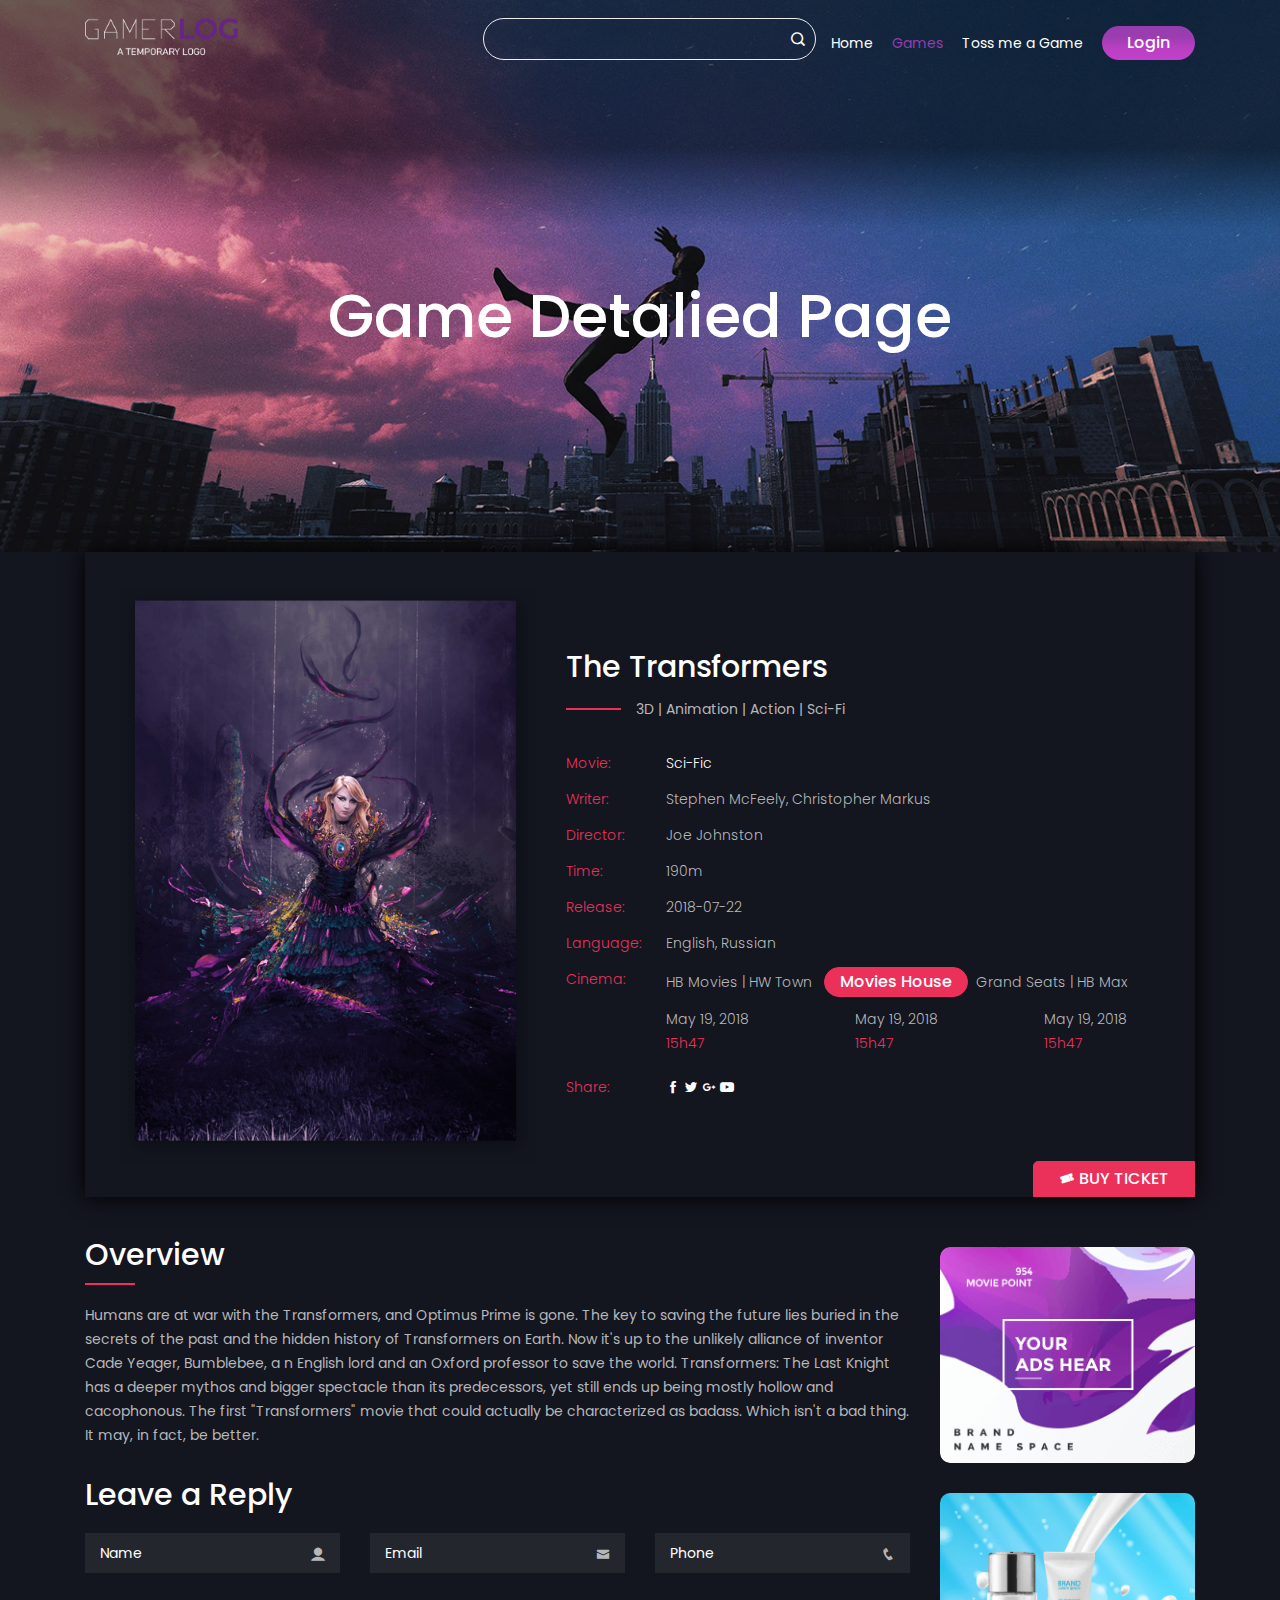
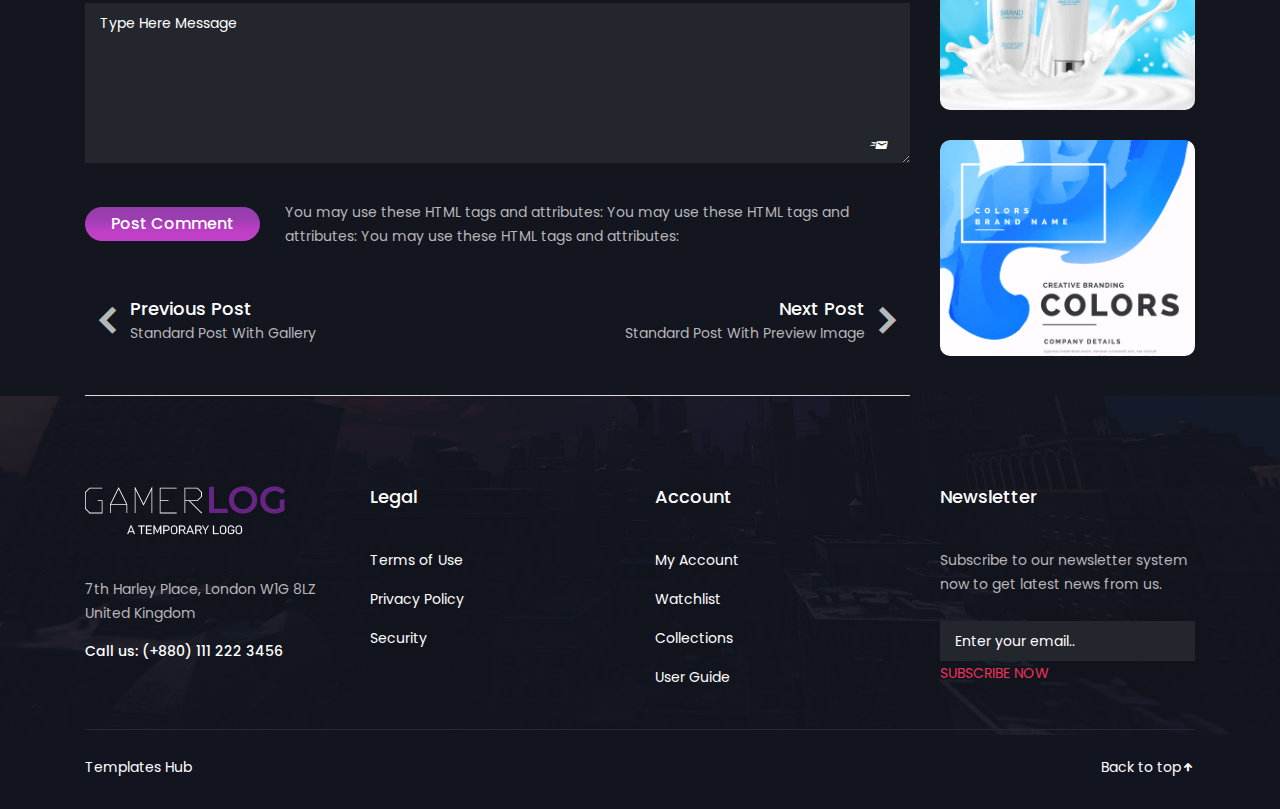
==== game-details.html @ 45fb5611 "Design Update, Navbar and Pages Edit" ====
<!DOCTYPE HTML>
<html lang="zxx">
	
<head>
		<meta charset="UTF-8">
		<meta http-equiv="X-UA-Compatible" content="IE=edge">
		<meta name="viewport" content="width=device-width, initial-scale=1">
		<title>Moviepoint - Online Movie,Vedio and TV Show HTML Template</title>
		<!-- Favicon Icon -->
		<link rel="icon" type="image/png" href="assets/img/favcion.png" />
		<!-- Bootstrap CSS -->
		<link rel="stylesheet" type="text/css" href="assets/css/bootstrap.min.css" media="all" />
		<!-- Slick nav CSS -->
		<link rel="stylesheet" type="text/css" href="assets/css/slicknav.min.css" media="all" />
		<!-- Iconfont CSS -->
		<link rel="stylesheet" type="text/css" href="assets/css/icofont.css" media="all" />
		<!-- Owl carousel CSS -->
		<link rel="stylesheet" type="text/css" href="assets/css/owl.carousel.css">
		<!-- Popup CSS -->
		<link rel="stylesheet" type="text/css" href="assets/css/magnific-popup.css">
		<!-- Main style CSS -->
		<link rel="stylesheet" type="text/css" href="assets/css/style.css" media="all" />
		<!-- Responsive CSS -->
		<link rel="stylesheet" type="text/css" href="assets/css/responsive.css" media="all" />
		<!--[if lt IE 9]>
		  <script src="https://oss.maxcdn.com/html5shiv/3.7.3/html5shiv.min.js"></script>
		  <script src="https://oss.maxcdn.com/respond/1.4.2/respond.min.js"></script>
		<![endif]-->
	</head>
	<body>
		<!-- Page loader -->
	    <div id="preloader"></div>
		<!-- header section start -->
		<!--Navigation bar-->
		<header class="header">
			<div class="container">
				<div class="header-area">
					
					<div class="logo">
						<a href="index.html"><img src="assets/img/logo.png" alt="logo" /></a>
					</div>
					<div class="header-right">
						

						<form action="#">
							<input type="text" style="border-left-width: 0px; margin-left: 0px;" />
							<button><i class="icofont icofont-search"></i></button>
						</form>

						<div class="menu-area">
						
							<div class="responsive-menu"></div>
							<div class="mainmenu">
								<ul id="primary-menu">
									<li><a href="index.html">Home</a></li>
									<li><a class="active" href="games.html">Games</a></li>
									<li><a href="tossme.html">Toss me a Game</a></li>
									<li><a class="theme-btn theme-btn2" onclick="window.location.href='signin.html'" style="color:white">Login</a></li>
								</ul>
							</div>
						</div>
					</div>
					
				</div>
			</div>
		</header>
		<!--end of Navigation bar-->
		<!-- header section end -->
		<!-- breadcrumb area start -->
		<section class="breadcrumb-area">
			<div class="container">
				<div class="row">
					<div class="col-lg-12">
						<div class="breadcrumb-area-content">
							<h1>Game Detalied Page</h1>
						</div>
					</div>
				</div>
			</div>
		</section><!-- breadcrumb area end -->
		<!-- transformers area start -->
		<section class="transformers-area">
			<div class="container">
				<div class="transformers-box">
					<div class="row flexbox-center">
						<div class="col-lg-5 text-lg-left text-center">
							<div class="transformers-content">
								<img src="assets/img/slide2.png" alt="about" />
							</div>
						</div>
						<div class="col-lg-7">
							<div class="transformers-content">
								<h2>The Transformers</h2>
								<p>3D | Animation | Action | Sci-Fi</p>
								<ul>
									<li>
										<div class="transformers-left">
											Movie:
										</div>
										<div class="transformers-right">
											<a href="#">Sci-Fic</a>
										</div>
									</li>
									<li>
										<div class="transformers-left">
											Writer:
										</div>
										<div class="transformers-right">
											Stephen McFeely, Christopher Markus
										</div>
									</li>
									<li>
										<div class="transformers-left">
											Director:
										</div>
										<div class="transformers-right">
											Joe Johnston
										</div>
									</li>
									<li>
										<div class="transformers-left">
											Time: 
										</div>
										<div class="transformers-right">
											190m
										</div>
									</li>
									<li>
										<div class="transformers-left">
											Release:
										</div>
										<div class="transformers-right">
											2018-07-22
										</div>
									</li>
									<li>
										<div class="transformers-left">
											Language:
										</div>
										<div class="transformers-right">
											English, Russian
										</div>
									</li>
									<li>
										<div class="transformers-left">
											Cinema:
										</div>
										<div class="transformers-right">
											HB Movies  |  HW Town <a href="#" class="theme-btn">Movies House</a>Grand Seats  |  HB Max
											<div class="transformers-bottom">
												<p>May 19, 2018 <span>15h47</span></p>
												<p>May 19, 2018 <span>15h47</span></p>
												<p>May 19, 2018 <span>15h47</span></p>
											</div>
											
										</div>
									</li>
									<li>
										<div class="transformers-left">
											Share:
										</div>
										<div class="transformers-right">
											<a href="#"><i class="icofont icofont-social-facebook"></i></a>
											<a href="#"><i class="icofont icofont-social-twitter"></i></a>
											<a href="#"><i class="icofont icofont-social-google-plus"></i></a>
											<a href="#"><i class="icofont icofont-youtube-play"></i></a>
										</div>
									</li>
								</ul>
							</div>
						</div>
					</div>
					<a href="#" class="theme-btn"><i class="icofont icofont-ticket"></i> BUY TICKET</a>
				</div>
			</div>
		</section><!-- transformers area end -->
		<!-- details area start -->
		<section class="details-area">
			<div class="container">
				<div class="row">
					<div class="col-lg-9">
						<div class="details-content">
							<div class="details-overview">
								<h2>Overview</h2>
								<p>Humans are at war with the Transformers, and Optimus Prime is gone. The key to saving the future lies buried in the secrets of the past and the hidden history of Transformers on Earth. Now it's up to the unlikely alliance of inventor Cade Yeager, Bumblebee, a n English lord and an Oxford professor to save the world. Transformers: The Last Knight has a deeper mythos and bigger spectacle than its predecessors, yet still ends up being mostly hollow and cacophonous. The first "Transformers" movie that could actually be characterized as badass. Which isn't a bad thing. It may, in fact, be better.</p>
							</div>
							<div class="details-reply">
								<h2>Leave a Reply</h2>
								<form action="#">
									<div class="row">
										<div class="col-lg-4">
											<div class="select-container">
												<input type="text" placeholder="Name"/>
												<i class="icofont icofont-ui-user"></i>
											</div>
										</div>
										<div class="col-lg-4">
											<div class="select-container">
												<input type="text" placeholder="Email"/>
												<i class="icofont icofont-envelope"></i>
											</div>
										</div>
										<div class="col-lg-4">
											<div class="select-container">
												<input type="text" placeholder="Phone"/>
												<i class="icofont icofont-phone"></i>
											</div>
										</div>
										<div class="col-lg-12">
											<div class="textarea-container">
												<textarea placeholder="Type Here Message"></textarea>
												<button><i class="icofont icofont-send-mail"></i></button>
											</div>
										</div>
									</div>
								</form>
							</div>
							<div class="details-comment">
								<a class="theme-btn theme-btn2" href="#">Post Comment</a>
								<p>You may use these HTML tags and attributes: You may use these HTML tags and attributes: You may use these HTML tags and attributes: </p>
							</div>
							<div class="details-thumb">
								<div class="details-thumb-prev">
									<div class="thumb-icon">
										<i class="icofont icofont-simple-left"></i>
									</div>
									<div class="thumb-text">
										<h4>Previous Post</h4>
										<p>Standard Post With Gallery</p>
									</div>
								</div>
								<div class="details-thumb-next">
									<div class="thumb-text">
										<h4>Next Post</h4>
										<p>Standard Post With Preview Image</p>
									</div>
									<div class="thumb-icon">
										<i class="icofont icofont-simple-right"></i>
									</div>
								</div>
							</div>
						</div>
					</div>
					<div class="col-lg-3 text-center text-lg-left">
					    <div class="portfolio-sidebar">
							<img src="assets/img/sidebar/sidebar1.png" alt="sidebar" />
							<img src="assets/img/sidebar/sidebar2.png" alt="sidebar" />
							<img src="assets/img/sidebar/sidebar4.png" alt="sidebar" />
						</div>
					</div>
				</div>
			</div>
		</section><!-- details area end -->
		<!-- footer section start -->
		<footer class="footer">
			<div class="container">
				<div class="row">
                    <div class="col-lg-3 col-sm-6">
						<div class="widget">
							<img src="assets/img/logo.png" alt="about" />
							<p>7th Harley Place, London W1G 8LZ United Kingdom</p>
							<h6><span>Call us: </span>(+880) 111 222 3456</h6>
						</div>
                    </div>
                    <div class="col-lg-3 col-sm-6">
						<div class="widget">
							<h4>Legal</h4>
							<ul>
								<li><a href="#">Terms of Use</a></li>
								<li><a href="#">Privacy Policy</a></li>
								<li><a href="#">Security</a></li>
							</ul>
						</div>
                    </div>
                    <div class="col-lg-3 col-sm-6">
						<div class="widget">
							<h4>Account</h4>
							<ul>
								<li><a href="#">My Account</a></li>
								<li><a href="#">Watchlist</a></li>
								<li><a href="#">Collections</a></li>
								<li><a href="#">User Guide</a></li>
							</ul>
						</div>
                    </div>
                    <div class="col-lg-3 col-sm-6">
						<div class="widget">
							<h4>Newsletter</h4>
							<p>Subscribe to our newsletter system now to get latest news from us.</p>
							<form action="#">
								<input type="text" placeholder="Enter your email.."/>
								<button>SUBSCRIBE NOW</button>
							</form>
						</div>
                    </div>
				</div>
				<hr />
			</div>
			<div class="copyright">
				<div class="container">
					<div class="row">
						<div class="col-lg-6 text-center text-lg-left">
							<div class="copyright-content">
								<p><a target="_blank" href="https://www.templateshub.net">Templates Hub</a></p>
							</div>
						</div>
						<div class="col-lg-6 text-center text-lg-right">
							<div class="copyright-content">
								<a href="#" class="scrollToTop">
									Back to top<i class="icofont icofont-arrow-up"></i>
								</a>
							</div>
						</div>
					</div>
				</div>
			</div>
		</footer><!-- footer section end -->
		<!-- jquery main JS -->
		<script src="assets/js/jquery.min.js"></script>
		<!-- Bootstrap JS -->
		<script src="assets/js/bootstrap.min.js"></script>
		<!-- Slick nav JS -->
		<script src="assets/js/jquery.slicknav.min.js"></script>
		<!-- owl carousel JS -->
		<script src="assets/js/owl.carousel.min.js"></script>
		<!-- Popup JS -->
		<script src="assets/js/jquery.magnific-popup.min.js"></script>
		<!-- Isotope JS -->
		<script src="assets/js/isotope.pkgd.min.js"></script>
		<!-- main JS -->
		<script src="assets/js/main.js"></script>
	</body>

</html>
---- assets/css/style.css ----
/*
Theme Name: Movie Point
Version: 1.0
Author: Jsoft
Description: Online Movie,Vedio and TV Show HTML Template
*/

/**
 *** CSS Indexing ***
 * THEME DEFAULT CSS
 * RESET CSS
 * HEADER AREA CSS
 * HERO AREA CSS
 * portfolio AREA CSS
 * video AREA CSS
 * news AREA CSS
 * footer AREA CSS
 * Movie details PAGE CSS
 * seat plan PAGE CSS
 * login PAGE CSS
 * blog PAGE CSS
 * blog details PAGE CSS
 * PRELOADER CSS
**/

/*----------------------------------
--------- THEME DEFAULT CSS --------
----------------------------------*/
@import url('https://fonts.googleapis.com/css?family=Poppins:300,400,500,600,700,900');
body {
    line-height: 24px;
    font-size: 14px;
    color: #b6b7b9;
	background: #13151f;
	font-family: 'Poppins', sans-serif;
    font-weight: 400;
    position: relative;
}

/*----------------------------
---------- RESET CSS ---------
----------------------------*/
h1,
h2,
h3,
h4,
h5,
h6 {
    font-weight: 500;
	color: #fff;
}
h1,
h2,
h3,
h4,
h5,
h6,
p {
    margin: 0px;
}
h1 {
    font-size: 36px;
}
h2 {
    font-size: 30px;
}
h4 {
    font-size: 18px;
}
h6 {
    font-size: 14px;
}
a {
    transition: 0.6s;
}
a,
a:hover {
    color: #fff;
}
img {
    max-width: 100%;
    height: auto;
}
iframe {
    width: 100%;
    border: none;
}
a,
a:hover,
a:focus,
a:active,
button:focus {
    text-decoration: none;
    border: none;
    outline: 0;
}
ul {
    list-style: none;
    margin: 0;
    padding: 0;
}
ol {
    margin-bottom: 0;
}
select:focus,
select:active {
    box-shadow: none;
    border: 0;
    outline: 0
}
input:focus,
textarea:focus,
select:focus,
button:focus {
    outline: none;
}
button{
    cursor: pointer;
}
textarea {
	height: 160px;
}
input[type="text"],
input[type="submit"],
button[type="submit"],
input[type="email"],
input[type="url"],
input[type="tel"],
input[type="search"],
input[type="password"],
input[type="number"],
textarea {
    background: #24262d;
    width: 100%;
    padding: 8px 15px;
    border: none;
}
input[type="submit"],
button[type="submit"] {
    width: auto;
    color: #666;
    padding: 4px 15px;
}
textarea:focus {
    outline: none !important;
    box-shadow: none !important;
}
.section-title h1 i {
    color: #ad3ebc;
	font-size: 40px;
	margin-right: 5px;
}
.mt-100 {
    margin-top: 100px;
}
.mt-30 {
    margin-top: 30px;
}
.mt-20 {
    margin-top: 20px;
}
.pt-60 {
	padding-top: 60px;
}
.pb-90 {
	padding-bottom: 90px;
}
.pb-20 {
	padding-bottom: 20px;
}
.ptb-100 {
    padding: 100px 0;
}
.ptb-90 {
    padding: 90px 0;
}
.owl-nav div {
    position: absolute;
    top: 50%;
    left: 20px;
    width: 35px;
    background: #fff;
    color: #000;
    height: 35px;
    line-height: 36px;
    border-radius: 100%;
    text-align: center;
    font-size: 29px;
    transition: 0.4s;
    margin-top: -60px;
}
.owl-nav div:hover {
    background: #000;
    color: #fff;
}
.owl-nav div.owl-next {
    right: 20px;
    left: auto;
}
.owl-dots {
    text-align: center;
    margin-top: 35px;
}
.owl-dot {
    width: 20px;
    height: 6px;
	border-radius: 5px;
    background: #595a5f;
    display: inline-block;
    margin: 0 5px;
}
.owl-dot.active {
    width: 28px;
    background: #eb315a;
}
.display-table {
    display: table;
    height: 100%;
    width: 100%;
}
.display-tablecell {
    display: table-cell;
    vertical-align: middle;
}
.theme-btn {
	background: #eb315a;
    border: 1px solid #eb315a;
    color: #fff;
	border-radius: 35px;
    padding: 5px 25px;
    display: inline-block;
    font-size: 16px;
	cursor: pointer;
	font-weight: 500;
}
.theme-btn:hover {
    border: 1px solid #eb315a;
	background: transparent;
    color: #eb315a;
}
.theme-btn2:hover,
.theme-btn2 {
    color: #fff;
	background: #963dad; /* Old browsers */
	background: -moz-linear-gradient(top, #963dad 0%, #9c3db1 34%, #ba3fc4 65%, #c340ca 100%); /* FF3.6-15 */
	background: -webkit-linear-gradient(top, #963dad 0%,#9c3db1 34%,#ba3fc4 65%,#c340ca 100%); /* Chrome10-25,Safari5.1-6 */
	background: linear-gradient(to bottom, #963dad 0%,#9c3db1 34%,#ba3fc4 65%,#c340ca 100%); 
	border: none;
}
.flexbox-center {
    display: -moz-flex;
    display: -ms-flex;
    display: -o-flex;
    display: -webkit-box;
    display: -ms-flexbox;
    display: flex;
    -webkit-box-pack: center;
    -ms-flex-pack: center;
    justify-content: center;
    -webkit-box-align: center;
    -ms-flex-align: center;
    align-items: center;
}
textarea,
input,
textarea::-webkit-input-placeholder ,
input::-webkit-input-placeholder {
    color: #fff;
}

/*--------------------------------------
-------- HEADER AREA CSS START --------
---------------------------------------*/
.header {
	padding: 18px 0;
	position: absolute;
	top: 0;
	left: 0;
	width: 100%;
	z-index: 99;
}
.header-area {
    display: grid;
    grid-template-rows: repeat(2,1fr);
    grid-template-columns: repeat(12,1fr);
    /* align-items: center; */
    grid-gap: 20px;
}
.logo {
    grid-column: span 2;
    grid-row: span 2;
    padding-right: 15px;
}
.header-right {
    grid-column: span 10;
    text-align: right;
    display: flex;
    align-items: center;
}

.menu-area {
    grid-column: span 10;
}
.mainmenu {
    text-align: right;
}
.mainmenu li {
    display: inline-block;
	position: relative;
}
.mainmenu li a:not(.theme-btn) {
    display: inline-block;
	padding: 3px 0;
}
.slicknav_menu {
	padding: 0;
    background: transparent;
}
.mainmenu {
    display: block;
}
.slicknav_menu {
	display: none;
}
.header.sticky {
	border-bottom: 1px solid #fff;
	background: #000;
}
.mainmenu li:hover ul {
    transform: scaleY(1);
}
.mainmenu li ul li {
	display: block;
}
.mainmenu li ul {
    position: absolute;
    top: 100%;
    background: #000;
    padding: 5px 15px;
    left: 0;
    text-align: left;
    min-width: 200px;
    transform: scaleY(0);
    transition: all 0.4s;
}
.mainmenu li a.active, .mainmenu li a:hover {
    color: #963dad;
}
.header-right form {
    display: flex;
    max-width: 380px;
    border: 1px solid #eee;
    border-radius: 30px;
    margin-left: auto;
}
.header-right form button {
    background: transparent;
    color: #fff;
    border: none;
    padding-right: 10px;
}
option {
	color: #000;
}
.header-right form select {
    background: url('../img/select-icon.png') no-repeat right center;
    color: #fff;
    padding: 0 20px 0 30px;
    border: none;
	-moz-appearance: none;
    -webkit-appearance: none;
    appearance: none;
}

.header-right form input {
    width: auto;
	background: transparent;
	color: #fff;
    border: none;
    margin: 0;
    border-left: 1px solid #ddd;
    margin-left: 20px;
}

.header-right ul li a:hover {
	color: #963dad;
}
.header-right ul li {
    padding: 8px 0 0;
    margin-left: 15px;
    display: inline-block;
}
/*--------------------------------------
--------- HEADER AREA CSS END ---------
---------------------------------------*/

/*----------------------------------
-------- HERO AREA CSS START -------
------------------------------------*/
.hero-area {
    position: relative;
    background-image: url('../img/hero-area.png');
    background-repeat: no-repeat;
    background-position: center;
    background-size: cover;
    overflow: hidden;
}
.hero-area-slide {
    background: #13151f;
    margin: 320px 15px 50px;
    padding-top: 52px;
    box-shadow: 0 0 20px #000000;
}

.hero-area-content > img {
    position: relative;
    margin-top: -120px;
}
.hero-area-slider {
	margin: auto;
	max-width: 950px;
}

.author-review {
    color: #fece50;
    float: left;
}

.review h4 {
    padding-left: 25px;
    overflow: hidden;
}

.review {
    margin: 8px 0 35px;
}

.hero-area-content h3 {
    margin-top: 35px;
}

.single-slide-cast {
    width: 11.5%;
	margin-right: 1%;
	float: left;
    margin-top: 15px;
}

.single-slide-cast img {
    border-radius: 100%;
}

.single-slide-cast.text-center {
    height: 45px;
    line-height: 45px;
    border-radius: 100%;
    max-width: 45px;
    border: 2px solid #eb315a;
    color: #eb315a;
}
.pr-50 {
	padding-right: 10px;
	margin-left: -15px;
}
.slide-trailor {
    overflow: hidden;
    margin-top: 40px;
}

.slide-cast {
    overflow: hidden;
}

.slide-trailor h3 {
    float: left;
    margin: 0;
    margin-right: 25px;
}
.hero-area-thumb .hero-area-slide {
	margin: 0 15px;
}
.thumb-prev {
    position: absolute;
    bottom: 0;
    left: -690px;
    max-width: 950px;
    -webkit-perspective: 80px;
    perspective: 80px;
}
.thumb-prev .hero-area-slide {
    -webkit-transform-style: preserve-3d;
    -webkit-transform: rotateY(2deg);
    transform-style: preserve-3d;
    transform: rotateY(2deg);
    cursor: pointer;
}
.thumb-next {
    position: absolute;
    bottom: 0;
    right: -690px;
    max-width: 950px;
    -webkit-perspective: 80px;
    perspective: 80px;
}
.thumb-next .hero-area-slide {
    -webkit-transform-style: preserve-3d;
    -webkit-transform: rotateY(-2deg);
    transform-style: preserve-3d;
    transform: rotateY(-2deg);
    cursor: pointer;
}
/*----------------------------------
--------- HERO AREA CSS END --------
-----------------------------------*/

/*----------------------------------
-------- portfolio AREA CSS START -------
------------------------------------*/
hr {
	margin: 0;
	border-top: 1px solid #ddd;
}
.portfolio-menu {
	padding-top: 30px;
}

.portfolio-menu li {
    display: inline-block;
    position: relative;
    margin-left: 15px;
    padding-bottom: 20px;
    cursor: pointer;
}

.portfolio-menu li::before {
    background: transparent;
    bottom: -2px;
    left: 0;
    right: 0;
    transition: 0.4s;
    content: "";
    height: 4px;
    position: absolute;
    z-index: 99;
}

.portfolio-menu li.active {
    color: #fff;
}

.portfolio-menu li.active::before,.portfolio-menu li:hover::before {
    background: #963dad;
}
.portfolio-content h2 {
    margin-top: 20px;
}

.single-portfolio {
    margin-top: 50px;
}
.video-area,
.single-portfolio-img {
	overflow: hidden;
	position: relative;
}
.single-portfolio-img:hover .popup-youtube i {
	opacity: 1;
}
.single-portfolio-img .popup-youtube i {
	opacity: 0;
}
.video-area img,
.single-portfolio-img img {
	transition: 0.9s;
}
.video-area:hover img,
.single-portfolio:hover img {
	transform: scale(1.2);
}
.single-portfolio .review {
    margin-bottom: 0;
}

.portfolio-sidebar img {
    margin-top: 30px;
	border-radius: 10px;
}

.portfolio-sidebar {
    margin-top: 20px;
}
/*----------------------------------
--------- portfolio AREA CSS END --------
-----------------------------------*/


/*----------------------------------
-------- video AREA CSS START -------
------------------------------------*/
.video-area {
    position: relative;
	margin-top: 35px;
}

.popup-youtube i:hover {
    color: #fece50;
    border: 2px solid #fece50;
}
.popup-youtube i {
    width: 60px;
    height: 60px;
    line-height: 60px;
	color: #fff;
    border: 2px solid #fff;
    border-radius: 50%;
    text-align: center;
    font-size: 18px;
    display: inline-block;
    transition: all 0.4s;
    position: absolute;
    top: 0;
    bottom: 0;
    margin: auto;
    left: 0;
    right: 0;
}

.video-text {
    position: absolute;
    left: 0;
    bottom: 0;
    background: rgba(19,21,31,0.6);
    padding: 20px 35px;
    width: 100%;
}

.video-text .review {
    margin-bottom: 0;
}
/*----------------------------------
--------- video AREA CSS END --------
-----------------------------------*/

/*----------------------------------
-------- news AREA CSS START -------
------------------------------------*/
.single-news {
	position: relative;
	color: #fff;
}
.news-content {
    position: absolute;
    left: 60px;
    bottom: 35px;
    right: 420px;
}
.news-bg-1 {
	background: url('../img/news/news1.jpg') no-repeat center / cover;
    height: 350px;
}
.news-bg-2 {
	background: url('../img/news/news2.jpg') no-repeat center / cover;
    height: 350px;
}
.news-bg-3 {
	background: url('../img/news/news3.jpg') no-repeat center / cover;
    height: 350px;
}
.news-date {
	position: absolute;
	left: 60px;
	top: 0;
	background: #f09819; /* Old browsers */
	background: -moz-linear-gradient(-45deg, #f09819 0%, #ef8128 34%, #ec474c 64%, #eb315a 100%); /* FF3.6-15 */
	background: -webkit-linear-gradient(-45deg, #f09819 0%,#ef8128 34%,#ec474c 64%,#eb315a 100%); /* Chrome10-25,Safari5.1-6 */
	background: linear-gradient(135deg, #f09819 0%,#ef8128 34%,#ec474c 64%,#eb315a 100%);
	padding: 20px;
}
.news-date h2 span {
	font-size: 16px;
}
.news-content > h2 {
    margin-bottom: 15px;
}

.news-slider .single-news{
    max-width: 950px;
    margin: 50px auto 0;
}
.single-news a {
    position: absolute;
    right: 40px;
    bottom: 40px;
}
.news-slide-area {
    position: relative;
    overflow: hidden;
}
.news-next {
    position: absolute;
    width: 950px;
    bottom: 0;
    left: 0;
    margin-left: -770px;
    z-index: 99;
    cursor: pointer;
}

.news-prev {
    position: absolute;
    width: 950px;
    bottom: 0;
    right: 0;
    margin-right: -770px;
    z-index: 99;
    cursor: pointer;
    height: 350px;
}
/*----------------------------------
--------- news AREA CSS END --------
-----------------------------------*/

/*----------------------------------
--------- footer AREA CSS START --------
-----------------------------------*/
.footer {
	background: url('../img/footer-bg.png') no-repeat bottom center / cover;
    position: relative;
	padding: 90px 0 30px;
}
.footer::before {
    position: absolute;
    background: #13151f;
    top: 0;
    left: 0;
    content: "";
    width: 100%;
    height: 100%;
    opacity: 0.9;
}
.widget h4,.widget img {
    margin-bottom: 40px;
}

.widget ul li {
    margin-top: 15px;
}

.widget h6 {
    margin-top: 18px;
}

.widget {
    margin-bottom: 40px;
}

.widget button {
    background: transparent;
    color: #eb315a;
    border: none;
    padding: 0;
}

.widget form {
    margin-top: 25px;
}
.copyright {
    padding-top: 25px;
}
/*----------------------------------
--------- footer AREA CSS END --------
-----------------------------------*/

/*----------------------------------
---- Movie details PAGE CSS START ----
------------------------------------*/
.breadcrumb-area {
    position: relative;
    background-image: url('../img/breadcrumb.png');
    background-repeat: no-repeat;
    background-position: center;
    background-size: cover;
	padding: 280px 0 200px;
}
.breadcrumb-area-content {
	text-align: center;
}
.breadcrumb-area-content h1 {
	font-size: 60px;
}
.transformers-box {
    padding: 35px;
    box-shadow: 0 0 20px #000000;
    position: relative;
}

.transformers-box .transformers-content img {
    display: block;
    position: relative;
}

.transformers-content > p {
    margin: 12px 0 30px;
    position: relative;
    padding-left: 70px;
}
.transformers-content > h2 + a.theme-btn {
    margin: 12px 10px 20px 0;
}

.transformers-content > p::before {
    position: absolute;
    content: "";
    left: 0;
    bottom: 0;
    top: 0;
    width: 55px;
    height: 2px;
    margin: auto;
    background: #eb315a;
}

.transformers-left {
    color: #eb315a;
    min-width: 100px;
}

.transformers-content ul li {
    display: flex;
    margin-top: 12px;
    font-weight: 300;
}

.transformers-right .theme-btn {
    margin: 0 8px;
	padding: 2px 15px;
}

.transformers-bottom {
    display: flex;
    margin-top: 10px;
    justify-content: space-between;
}

.transformers-bottom span {
    display: block;
    color: #eb315a;
}

.transformers-bottom p {
    margin-bottom: 8px;
}
.transformers-box > .theme-btn {
    position: absolute;
    right: 0;
    bottom: 0;
    border-radius: 5px 0 0;
}

.details-content >div {
    margin-top: 30px;
}

.details-content {
    padding-top: 10px;
    border-bottom: 1px solid #ddd;
    padding-bottom: 50px;
}

.details-content >div h2 {
    margin-bottom: 20px;
}

.details-overview h2 {
    position: relative;
    padding-bottom: 10px;
}

.details-overview h2::before {
    position: absolute;
    bottom: -2px;
    left: 0;
    background: #eb315a;
    content: "";
    width: 50px;
    height: 2px;
}
.select-container {
    position: relative;
    margin-bottom: 30px;
}
.textarea-container {
    position: relative;
}
.textarea-container button {
	color: #fff;
	background: transparent;
	font-size: 20px;
	border: none;
}
.textarea-container button,
.select-container i {
    position: absolute;
    right: 15px;
    bottom: 12px;
    margin: auto;
}
.details-comment {
    display: flex;
    align-items: center;
}

.details-comment a {
    flex: 1;
	text-align: center;
}

.details-comment p {
    flex: 5;
    margin-left: 25px;
}

.details-thumb > div {
    padding-top: 20px;
    display: flex;
    width: 50%;
}

.thumb-icon {
    width: 45px;
    font-size: 45px;
}

.thumb-text {
	flex: 5;
}

.details-thumb {
    display: flex;
}

.details-thumb > div h4,
.details-thumb > div i {
	transition: 0.4s;
}
.details-thumb > div:hover h4,
.details-thumb > div:hover i {
	color: #eb315a
}
.details-thumb-next {
    text-align: right;
}

.thumb-text h4 {
    margin-bottom: 2px;
}
/*----------------------------------
----- Movie details PAGE CSS END ----
-----------------------------------*/

/*----------------------------------
-------- seat plan PAGE CSS START -------
------------------------------------*/
.buy-ticket {
    position: absolute;
    top: 0;
    left: 0;
    right: 0;
    height: 100%;
	display: none;
    background: rgba(0,0,0,0.4);
    z-index: 99;
    color: #171717;
}

.buy-ticket-area {
    margin-top: 140px;
    background: #f5f5f5;
	box-shadow: 0 0 5px #222;
    position: relative;
    padding: 100px 120px 120px;
}
.buy-ticket-area > a {
    color: #171717;
    font-size: 50px;
    top: 20px;
    right: 25px;
    position: absolute;
}

.buy-ticket-box h4 {
    color: #eb315a;
    margin-bottom: 50px;
}

.buy-ticket-box h5 {
    color: #000;
    margin-bottom: 15px;
}

.buy-ticket-box h6 {
    color: #060606;
    text-align: center;
    border-bottom: 5px solid #eb315a;
    padding-bottom: 8px;
}

.ticket-box-table {
    display: flex;
	padding-top: 35px;
	justify-content: space-between;
}

.ticket-table-seat td.active,
.ticket-table-seat td:hover {
	background: #eb315a;
	border-color: #eb315a;
	color: #fff;
}
.ticket-table-seat td {
    width: 19px;
    height: 19px;
    border: 1px solid #aaa;
    border-radius: 30px;
    text-align: center;
    line-height: 15px;
    border-collapse: collapse;
    margin: 3px;
	font-size: 10px;
    display: inline-block;
}

.ticket-box-table table:not(.ticket-table-seat) td {
    line-height: 24px;
}

.ticket-box-available span {
	display: inline-block;
	margin-right: 30px;
}
.ticket-box-available input {
	margin-right: 5px;
	position: relative;
	top: 2px;
}
.ticket-box-available {
    margin: 50px 0;
}
.buy-ticket-box ul li p {
    text-transform: uppercase;
    font-weight: 600;
    margin-bottom: 2px;
}

.buy-ticket-box ul li {
    margin-bottom: 25px;
}

.buy-ticket-box ul li:last-child {
    margin-bottom: 0;
}

.buy-ticket-box ul {
    position: relative;
}

.buy-ticket-box ul::before {
    left: -50px;
    top: 30px;
    bottom: 50px;
    width: 2px;
    background: #aaa;
    content: "";
    position: absolute;
}

.buy-ticket-box > a.theme-btn {
    margin-right: 5px;
}
/*----------------------------------
--------- seat plan PAGE CSS END --------
-----------------------------------*/

/*----------------------------------
-------- login PAGE CSS START -------
------------------------------------*/

/*----------------------------------
--------- login PAGE CSS END --------
-----------------------------------*/
.login-area {
    position: absolute;
    top: 0;
    left: 0;
    right: 0;
    margin: auto;
	display: none;
    height: 100%;
    background: rgba(0,0,0,0.4);
    z-index: 99;
	padding: 0 15px;
}

.login-box {
    max-width: 380px;
    background: #fff;
    position: relative;
    color: #03090e;
    margin: 200px auto 0;
    padding: 40px 25px 25px;
}

.login-box a {
    color: #03090e;
}

.login-box > a {
    position: absolute;
    right: 0;
    top: 0;
    background: #eb315a;
    font-size: 22px;
    color: #fff;
    width: 35px;
    height: 35px;
    text-align: center;
    line-height: 35px;
}

.login-box h2 {
    text-align: center;
    color: #03090e;
    margin-bottom: 20px;
}

.login-box h6 {}

.login-box h6 {
    color: #03090e;
    margin-bottom: 12px;
}

.login-box input {
    margin-bottom: 20px;
	background: transparent;
	border: 1px solid #ddd;
}

.login-signup {
    float: right;
}

.login-remember {
    float: left;
}

.login-signup a {
    color: #008aff;
}

.login-box form .theme-btn {
    width: 100%;
    border-radius: 0;
	color: #fff;
	text-align: center;
    margin-top: 5px;
}

.login-box form .theme-btn + span {
    margin: 22px 0;
    display: block;
}

.login-social {
    display: flex;
    justify-content: space-between;
}

.login-social a i {
    width: 45px;
    display: inline-block;
    height: 45px;
    font-size: 20px;
    line-height: 45px;
    color: #fff;
    background: #3a559f;
    text-align: center;
}
.login-social a i.icofont-social-twitter {
    background: #50abf1;
}
.login-social a i.icofont-social-linkedin {
    background: #dd4b39;
}
.login-social a i.icofont-social-google-plus {
    background: #0084b1;
}
.login-social a i.icofont-camera {
    background: #c536a4;
}
/*----------------------------------
-------- blog PAGE CSS START -------
------------------------------------*/
.blog-area {
	padding-top: 30px;
}
.blog-area .single-news {
	margin-top: 70px;
}
/*----------------------------------
--------- blog PAGE CSS END --------
-----------------------------------*/

/*----------------------------------
-------- blog details PAGE CSS START -------
------------------------------------*/
.news-details a i {
	margin-right: 5px;
}
.news-details > h2 {
    margin: 30px 0 5px;
}

.news-details > h2 + a,.news-details > h2 + a + a {
    margin-right: 10px;
    display: inline-block;
}

.news-details > p {
    margin-top: 25px;
}

.news-details .details-thumb {
    border-top: 1px solid #ddd;
	padding-bottom: 15px;
}

.news-details .details-comment {
    padding: 25px 0 30px;
}

.news-details .details-reply {
	margin-top: 25px;
}
.news-details .details-reply h2 {
    margin-bottom: 25px;
}

.blog-sidebar ul li {
    border-bottom: 1px solid #ddd;
    margin-top: 10px;
    padding-bottom: 3px;
}

.blog-sidebar h4 {
    margin-top: 35px;
}

.news-details {
    padding-top: 35px;
}
.detail-author {
    margin: 40px 0;
    border-top: 1px solid #fff;
    border-bottom: 1px solid #fff;
    padding: 30px 0;
}

.details-author h4 {
    display: inline-block;
    margin-right: 10px;
}

.details-author a {
    margin-left: 20px;
}
/*----------------------------------
---------  blog details PAGE CSS END --------
-----------------------------------*/

/*--------------------------------------
-------- Pre Loader Style START --------
---------------------------------------*/
#preloader {
  position: fixed;
  z-index: 99999999999;
  top: 0;
  left: 0;
  overflow: visible;
  width: 100%;
  height: 100%;
  background: #fff url("../img/loader.gif") no-repeat center center;
}
/*--------------------------------------
--------- Pre Loader Style END ---------
---------------------------------------*/
---- assets/css/responsive.css ----
@media only screen and (max-width: 1350px){
	.news-slider .single-news {
		max-width: 880px;
	}
}
@media only screen and (max-width: 1285px){
	.news-prev,
	.news-next,
	.thumb-prev,
	.thumb-next,
	.hero-area-slider {
		max-width: 880px;
	}
	.hero-area-content > img {
		margin-top: -80px;
	}
	.hero-area-slide {
		margin: 280px 15px 50px;
		padding-top: 35px;
	}
	.thumb-prev {
		left: -645px;
	}
	.thumb-next {
		right: -645px;
	}
}
@media only screen and (max-width: 1199px){
	.thumb-prev,
	.thumb-next,
	.hero-area-slider {
		max-width: 750px;
	}
	.hero-area-content .review {
		margin: 5px 0 25px;
	}
	.hero-area-content > img {
		margin-top: 0;
	}
	.hero-area-slide {
		padding: 20px 0;
		align-items: center;
	}
	.thumb-prev {
		left: -530px;
		bottom: 30px;
	}
	.thumb-next {
		right: -530px;
		bottom: 30px;
	}
	.slide-trailor h3 {
		margin-right: 10px;
		font-size: 18px;
	}
	.portfolio-content h2 {
		font-size: 18px;
	}
	.details-comment p {
		flex: 4;
	}
	.buy-ticket-area {
    padding: 90px 35px 50px;
}
}
@media only screen and (max-width: 1100px){
	.news-prev,
	.news-next,
	.news-slider .single-news {
		max-width: 750px;
	}
	.news-content {
		right: 230px;
	}
	.news-next {
		margin-left: -620px;
	}
	.news-prev {
		margin-right: -620px;
	}
}
@media only screen and (max-width: 1070px){
	.thumb-prev, .thumb-next, .hero-area-slider {
		max-width: 730px;
	}
	.news-prev, .news-next, .news-slider .single-news {
		max-width: 730px;
	}
}
@media only screen and (max-width: 991px){
	.mainmenu {
		display: none;
	}
	.responsive-menu,
	.slicknav_menu {
		display: block;
	}
	ul.slicknav_nav {
		position: absolute;
		background: #000;
		right: 10px;
		top: 100%;
		z-index: 9;
		border: 2px solid #fff;
		padding: 10px;
		margin-top: 8px;
	}
	.slicknav_nav .slicknav_row:hover {
		-webkit-border-radius: 0;
		-moz-border-radius: 0;
		border-radius: 0;
		background: transparent;
	}
	.menu-area li a > i {
		display: none;
	}
	.menu-area {
		position: relative;
	}
	.slicknav_menu .slicknav_menutxt {
		display: none;
	}
	.slicknav_menu .slicknav_icon {
		margin: 0;
	}
	.slicknav_nav a {
		border: 1px solid transparent;
	}
	.slicknav_nav a:hover {
		background: transparent;
		border-radius: 0;
		color: #fff;
	}
	.slicknav_nav .theme-btn:hover {
		border-radius: 35px;
	}
	.hero-area-thumb,.news-thumb {
		display: none;
	}

	.hero-area-slide {
		margin: 200px 0 0;
	}
	.news-slider .single-news {
		max-width: 690px;
	}

	.header-right {
		order: -1;
		grid-column: span 12;
		text-align: center;
		display: inline-block;
	}

	.header-right form {
		margin: 0;
		display: inline-block;
	}

	.header-right ul {
		display: inline-block;
	}

	.logo {
		grid-column: span 3;
		grid-row: span 1;
	}

	.menu-area {
		grid-column: span 9;
	}

	.hero-area {
		padding-bottom: 70px;
	}

	.portfolio-sidebar img {
		padding-left: 15px;
		padding-right: 15px;
	}

	.video-text {
		padding: 10px 15px;
	}

	.video-text h2 {
		font-size: 18px;
	}

	.video-text .review {
		margin: 3px 0 0;
	}

	.popup-youtube i {
		width: 40px;
		height: 40px;
		line-height: 40px;
		font-size: 14px;
	}
	.transformers-box .transformers-content img {
		margin: auto;
	}
	.mtr-30 {
		margin-top: 30px;
	}
	.slicknav_nav a.theme-btn {
    text-align: center;
}
.buy-ticket-box ul::before {
	display: none;
}
}
@media only screen and (max-width: 767px){
	.news-slider .single-news {
		max-width: 510px;
	}
	.news-content {
    right: 20px;
    left: 20px;
    bottom: 45px;
}

.news-date {
    left: 20px;
}

.single-news a {
    right: auto;
    left: 20px;
    bottom: 15px;
}

.logo {
    grid-column: span 5;
}

.menu-area {
    grid-column: span 7;
}

.hero-area-content.pr-50 {
    margin-left: 0;
    padding: 10px 20px;
}

.hero-area-slide {
    margin-top: 230px;
}
.section-title h1 {
	font-size: 28px;
}
.breadcrumb-area-content h1 {
    font-size: 28px;
}
.breadcrumb-area {
    padding: 250px 0 120px;
}
.details-comment {
    display: block;
    text-align: center;
}

.details-comment a {
    margin-bottom: 10px;
}
.details-comment p {
    margin-left: 0;
}
.ticket-box-table {
    flex-wrap: wrap;
    justify-content: start;
    padding-top: 5px;
}

.ticket-box-table table:not(.ticket-table-seat) {
    width: 15%;
    text-align: center;
}

.ticket-box-table table.ticket-table-seat {
    width: 42%;
}

.ticket-box-table table {
    margin-top: 20px;
}





}
@media only screen and (max-width: 576px){
	header.header {
    padding-left: 15px;
    padding-right: 15px;
}

.logo {
    grid-column: span 7;
}

.menu-area {
    grid-column: span 5;
}
.single-slide-cast {
    width: 13.29%;
}
.single-slide-cast.text-center {
	display: none;
}
.video-slider .video-area,
.col-md-3 .video-area,
.single-portfolio {
    margin-left: auto;
    margin-right: auto;
    max-width: 260px;
}

.news-slider .single-news {
    margin-left: 15px;
    margin-right: 15px;
}

.video-text {
    display: none;
}

.portfolio-menu li {
    padding: 15px 0;
    margin: 0 5px 0;
}

.portfolio-menu {
    padding-top: 5px;
}
.transformers-bottom {
    display: block;
}

.transformers-bottom p {
    display: inline-block;
    margin-right: 13px;
}

.details-thumb {
    display: none;
}

.thumb-icon {
    width: 100%;
}
.transformers-content ul li {
    display: block;
}

.transformers-content > p::before {
    display: none;
}

.transformers-content > p {
    padding: 0;
}

.transformers-content h2 {
    font-size: 24px;
}

.transformers-box {
    padding: 5px 15px 40px;
}
.widget button {
	margin-top: 5px;
}
.transformers-content > h2 + a.theme-btn {
    margin: 10px 5px 5px 0;
}
.buy-ticket-box h4 {
    margin-bottom: 15px;
}

.buy-ticket-box h5 {
    margin-bottom: 5px;
}

.buy-ticket-area {
    padding: 30px 15px 15px;
}

.buy-ticket-area > a {
    font-size: 25px;
    top: 10px;
    right: 10px;
}

.ticket-box-table table.ticket-table-seat {
    width: 85%;
}

.ticket-box-table {
    max-width: 220px;
    margin: auto;
}

.ticket-box-available span {
    margin-right: 12px;
}

.ticket-box-available {
    margin: 20px 0;
}

.buy-ticket-box ul li {
    margin-bottom: 20px;
}





}
@media only screen and (max-width: 420px){
.news-bg-1,.news-bg-2,.news-bg-3 {
    height: 400px;
}

.news-content h2 {
    font-size: 20px;
}
.logo {
    grid-column: span 8;
}
.menu-area {
    grid-column: span 4;
}
.header-right form {
    display: flex;
}
.hero-area-content .author-review {
    float: none;
}

.hero-area-content .review h4 {
    padding: 0;
}

.hero-area-content h2 {
    font-size: 24px;
    padding-bottom: 5px;
}

.hero-area-content.pr-50 {
    padding: 5px;
}

.slide-trailor h3 {
    float: none;
    margin: 0 0 8px;
}
.login-social a i {
    width: 38px;
    height: 38px;
    font-size: 18px;
    line-height: 38px;
}
.details-author a {
    margin-left: 1px;
}

}
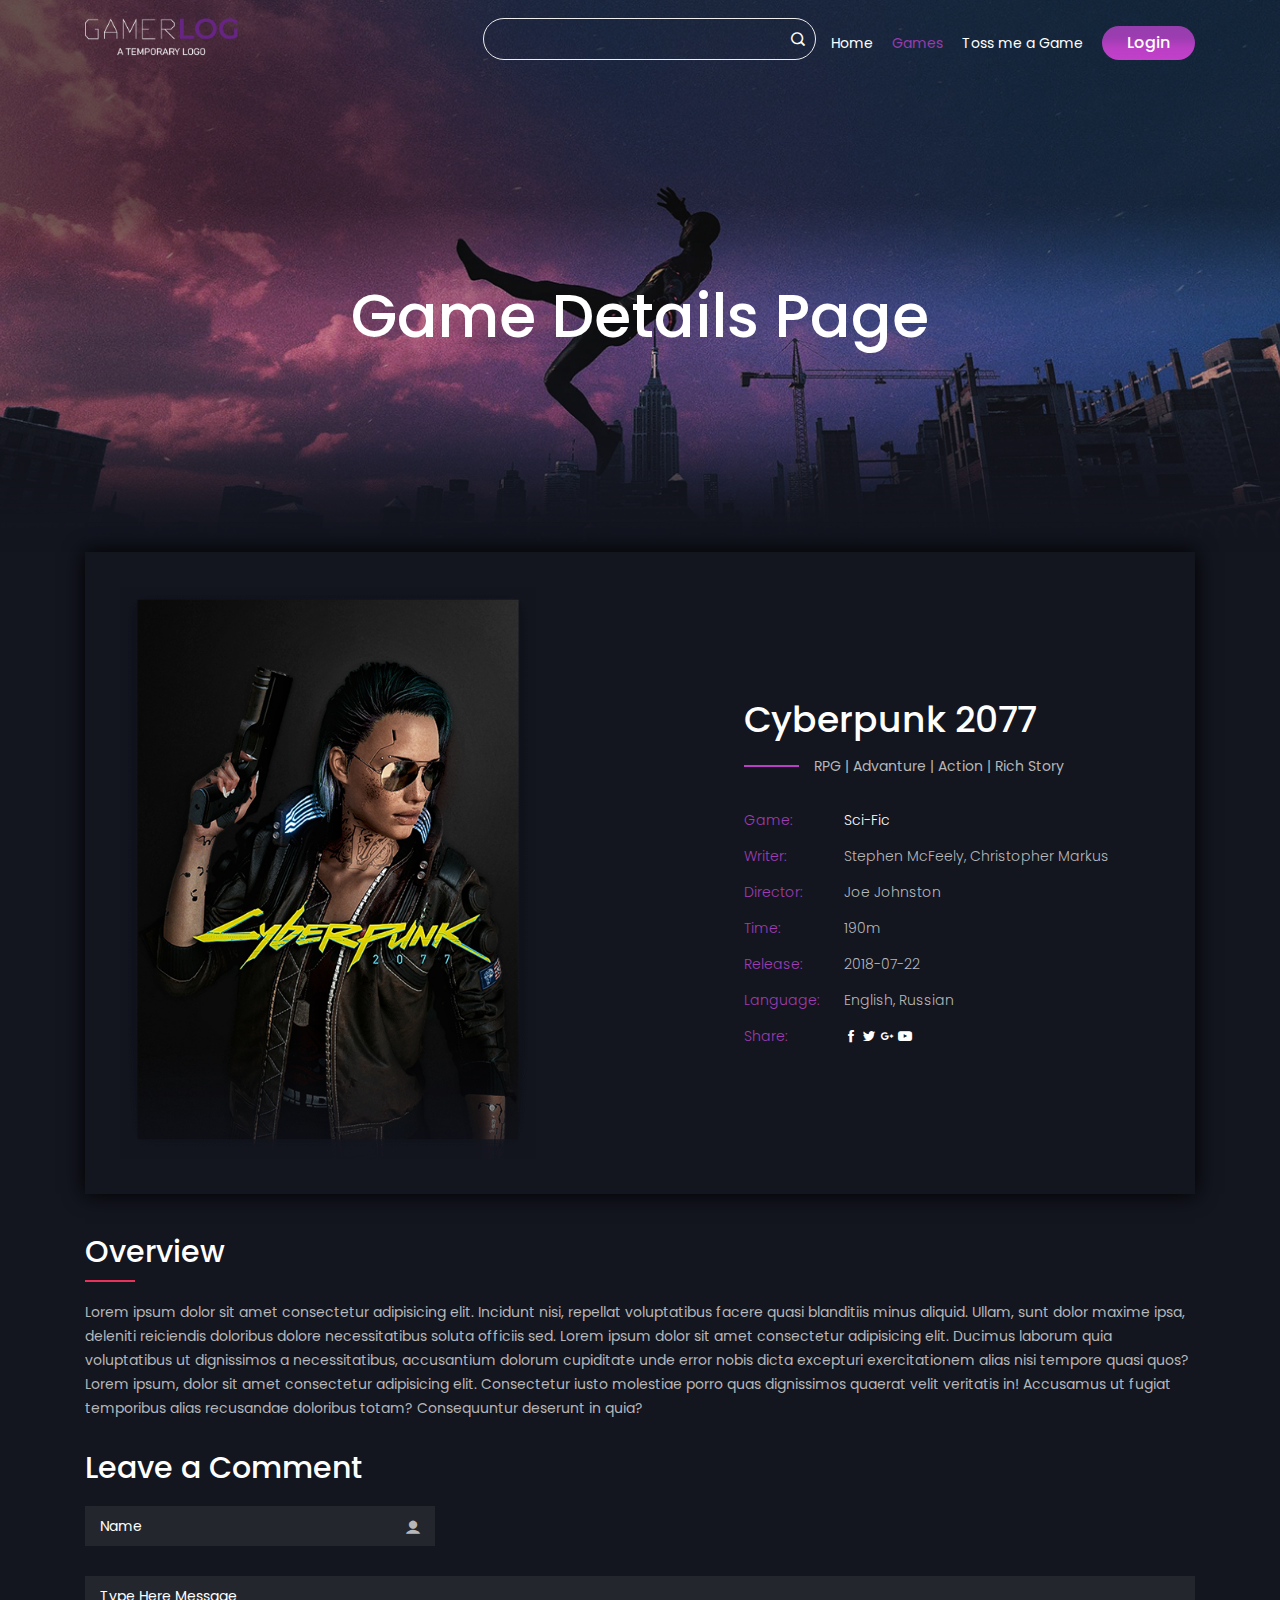
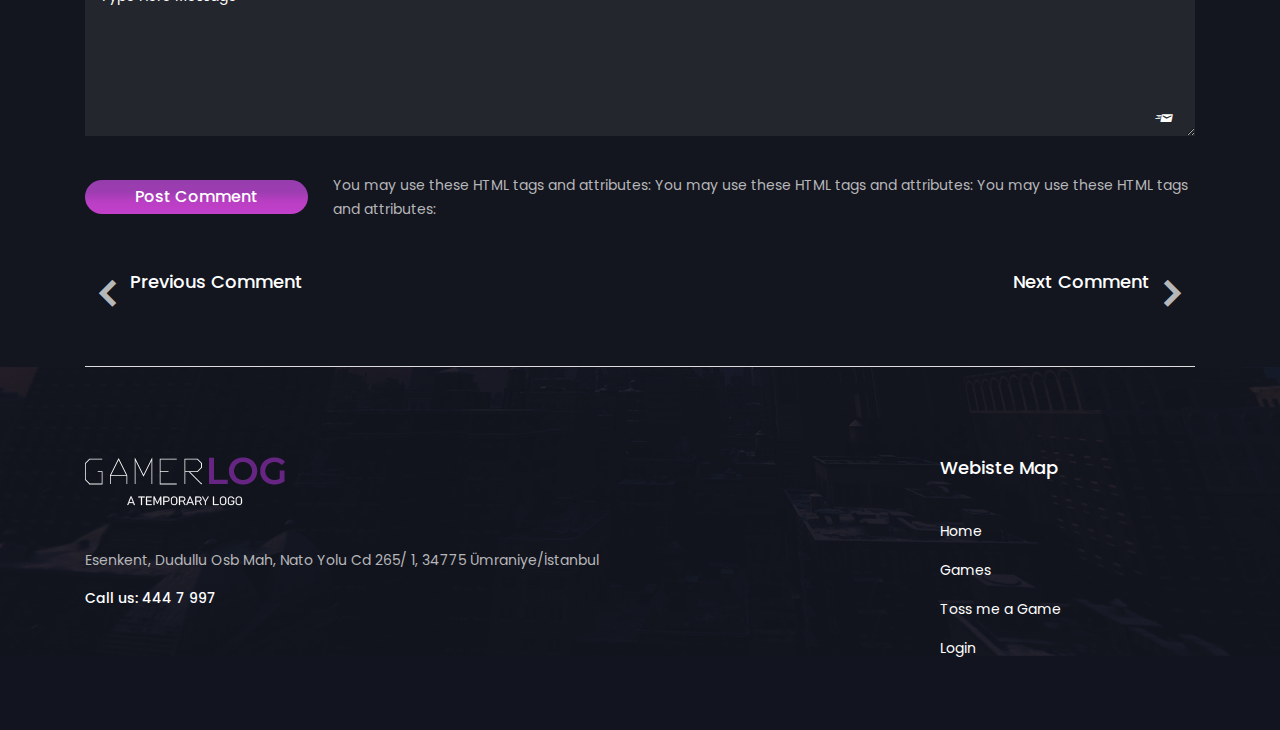
==== commit 9122d66c: "Big Changes Dude!" ====
--- a/game-details.html
+++ b/game-details.html
@@ -5,7 +5,7 @@
 		<meta charset="UTF-8">
 		<meta http-equiv="X-UA-Compatible" content="IE=edge">
 		<meta name="viewport" content="width=device-width, initial-scale=1">
-		<title>Moviepoint - Online Movie,Vedio and TV Show HTML Template</title>
+		<title>gamepoint - Online game,Vedio and TV Show HTML Template</title>
 		<!-- Favicon Icon -->
 		<link rel="icon" type="image/png" href="assets/img/favcion.png" />
 		<!-- Bootstrap CSS -->
@@ -72,13 +72,13 @@
 				<div class="row">
 					<div class="col-lg-12">
 						<div class="breadcrumb-area-content">
-							<h1>Game Detalied Page</h1>
+							<h1>Game Details Page</h1>
 						</div>
 					</div>
 				</div>
 			</div>
 		</section><!-- breadcrumb area end -->
-		<!-- transformers area start -->
+		<!-- game area start -->
 		<section class="transformers-area">
 			<div class="container">
 				<div class="transformers-box">
@@ -88,14 +88,15 @@
 								<img src="assets/img/slide2.png" alt="about" />
 							</div>
 						</div>
-						<div class="col-lg-7">
+						<div class="col-lg-2"></div>
+						<div class="col-lg-5">
 							<div class="transformers-content">
-								<h2>The Transformers</h2>
-								<p>3D | Animation | Action | Sci-Fi</p>
+								<h1>Cyberpunk 2077</h1>
+								<p>RPG | Advanture | Action | Rich Story</p>
 								<ul>
 									<li>
 										<div class="transformers-left">
-											Movie:
+											Game:
 										</div>
 										<div class="transformers-right">
 											<a href="#">Sci-Fic</a>
@@ -141,20 +142,7 @@
 											English, Russian
 										</div>
 									</li>
-									<li>
-										<div class="transformers-left">
-											Cinema:
-										</div>
-										<div class="transformers-right">
-											HB Movies  |  HW Town <a href="#" class="theme-btn">Movies House</a>Grand Seats  |  HB Max
-											<div class="transformers-bottom">
-												<p>May 19, 2018 <span>15h47</span></p>
-												<p>May 19, 2018 <span>15h47</span></p>
-												<p>May 19, 2018 <span>15h47</span></p>
-											</div>
-											
-										</div>
-									</li>
+									
 									<li>
 										<div class="transformers-left">
 											Share:
@@ -170,7 +158,7 @@
 							</div>
 						</div>
 					</div>
-					<a href="#" class="theme-btn"><i class="icofont icofont-ticket"></i> BUY TICKET</a>
+					
 				</div>
 			</div>
 		</section><!-- transformers area end -->
@@ -178,14 +166,14 @@
 		<section class="details-area">
 			<div class="container">
 				<div class="row">
-					<div class="col-lg-9">
+					<div class="col-lg-12">
 						<div class="details-content">
 							<div class="details-overview">
 								<h2>Overview</h2>
-								<p>Humans are at war with the Transformers, and Optimus Prime is gone. The key to saving the future lies buried in the secrets of the past and the hidden history of Transformers on Earth. Now it's up to the unlikely alliance of inventor Cade Yeager, Bumblebee, a n English lord and an Oxford professor to save the world. Transformers: The Last Knight has a deeper mythos and bigger spectacle than its predecessors, yet still ends up being mostly hollow and cacophonous. The first "Transformers" movie that could actually be characterized as badass. Which isn't a bad thing. It may, in fact, be better.</p>
+								<p>Lorem ipsum dolor sit amet consectetur adipisicing elit. Incidunt nisi, repellat voluptatibus facere quasi blanditiis minus aliquid. Ullam, sunt dolor maxime ipsa, deleniti reiciendis doloribus dolore necessitatibus soluta officiis sed. Lorem ipsum dolor sit amet consectetur adipisicing elit. Ducimus laborum quia voluptatibus ut dignissimos a necessitatibus, accusantium dolorum cupiditate unde error nobis dicta excepturi exercitationem alias nisi tempore quasi quos? Lorem ipsum, dolor sit amet consectetur adipisicing elit. Consectetur iusto molestiae porro quas dignissimos quaerat velit veritatis in! Accusamus ut fugiat temporibus alias recusandae doloribus totam? Consequuntur deserunt in quia?</p>
 							</div>
 							<div class="details-reply">
-								<h2>Leave a Reply</h2>
+								<h2>Leave a Comment</h2>
 								<form action="#">
 									<div class="row">
 										<div class="col-lg-4">
@@ -194,18 +182,6 @@
 												<i class="icofont icofont-ui-user"></i>
 											</div>
 										</div>
-										<div class="col-lg-4">
-											<div class="select-container">
-												<input type="text" placeholder="Email"/>
-												<i class="icofont icofont-envelope"></i>
-											</div>
-										</div>
-										<div class="col-lg-4">
-											<div class="select-container">
-												<input type="text" placeholder="Phone"/>
-												<i class="icofont icofont-phone"></i>
-											</div>
-										</div>
 										<div class="col-lg-12">
 											<div class="textarea-container">
 												<textarea placeholder="Type Here Message"></textarea>
@@ -225,14 +201,12 @@
 										<i class="icofont icofont-simple-left"></i>
 									</div>
 									<div class="thumb-text">
-										<h4>Previous Post</h4>
-										<p>Standard Post With Gallery</p>
+										<h4>Previous Comment</h4>
 									</div>
 								</div>
 								<div class="details-thumb-next">
 									<div class="thumb-text">
-										<h4>Next Post</h4>
-										<p>Standard Post With Preview Image</p>
+										<h4>Next Comment</h4>	
 									</div>
 									<div class="thumb-icon">
 										<i class="icofont icofont-simple-right"></i>
@@ -240,14 +214,7 @@
 								</div>
 							</div>
 						</div>
-					</div>
-					<div class="col-lg-3 text-center text-lg-left">
-					    <div class="portfolio-sidebar">
-							<img src="assets/img/sidebar/sidebar1.png" alt="sidebar" />
-							<img src="assets/img/sidebar/sidebar2.png" alt="sidebar" />
-							<img src="assets/img/sidebar/sidebar4.png" alt="sidebar" />
-						</div>
-					</div>
+					</div>					
 				</div>
 			</div>
 		</section><!-- details area end -->
@@ -255,63 +222,25 @@
 		<footer class="footer">
 			<div class="container">
 				<div class="row">
-                    <div class="col-lg-3 col-sm-6">
+                    <div class="col-lg-9 col-sm-6">
 						<div class="widget">
 							<img src="assets/img/logo.png" alt="about" />
-							<p>7th Harley Place, London W1G 8LZ United Kingdom</p>
-							<h6><span>Call us: </span>(+880) 111 222 3456</h6>
+							<p>Esenkent, Dudullu Osb Mah, Nato Yolu Cd 265/ 1, 34775 Ümraniye/İstanbul</p>
+							<h6><span>Call us: </span>444 7 997</h6>
 						</div>
                     </div>
                     <div class="col-lg-3 col-sm-6">
 						<div class="widget">
-							<h4>Legal</h4>
+							<h4>Webiste Map</h4>
 							<ul>
-								<li><a href="#">Terms of Use</a></li>
-								<li><a href="#">Privacy Policy</a></li>
-								<li><a href="#">Security</a></li>
+								<li><a href="index.html">Home</a></li>
+								<li><a href="games.html">Games</a></li>
+								<li><a href="tossme.html">Toss me a Game</a></li>
+								<li><a href="signin.html">Login</a></li>
 							</ul>
 						</div>
                     </div>
-                    <div class="col-lg-3 col-sm-6">
-						<div class="widget">
-							<h4>Account</h4>
-							<ul>
-								<li><a href="#">My Account</a></li>
-								<li><a href="#">Watchlist</a></li>
-								<li><a href="#">Collections</a></li>
-								<li><a href="#">User Guide</a></li>
-							</ul>
-						</div>
-                    </div>
-                    <div class="col-lg-3 col-sm-6">
-						<div class="widget">
-							<h4>Newsletter</h4>
-							<p>Subscribe to our newsletter system now to get latest news from us.</p>
-							<form action="#">
-								<input type="text" placeholder="Enter your email.."/>
-								<button>SUBSCRIBE NOW</button>
-							</form>
-						</div>
-                    </div>
-				</div>
-				<hr />
-			</div>
-			<div class="copyright">
-				<div class="container">
-					<div class="row">
-						<div class="col-lg-6 text-center text-lg-left">
-							<div class="copyright-content">
-								<p><a target="_blank" href="https://www.templateshub.net">Templates Hub</a></p>
-							</div>
-						</div>
-						<div class="col-lg-6 text-center text-lg-right">
-							<div class="copyright-content">
-								<a href="#" class="scrollToTop">
-									Back to top<i class="icofont icofont-arrow-up"></i>
-								</a>
-							</div>
-						</div>
-					</div>
+                    
 				</div>
 			</div>
 		</footer><!-- footer section end -->
--- a/assets/css/style.css
+++ b/assets/css/style.css
@@ -817,11 +817,11 @@
     width: 55px;
     height: 2px;
     margin: auto;
-    background: #eb315a;
+    background: #bb3fc5;
 }
 
 .transformers-left {
-    color: #eb315a;
+    color: #9f3db3;
     min-width: 100px;
 }
 
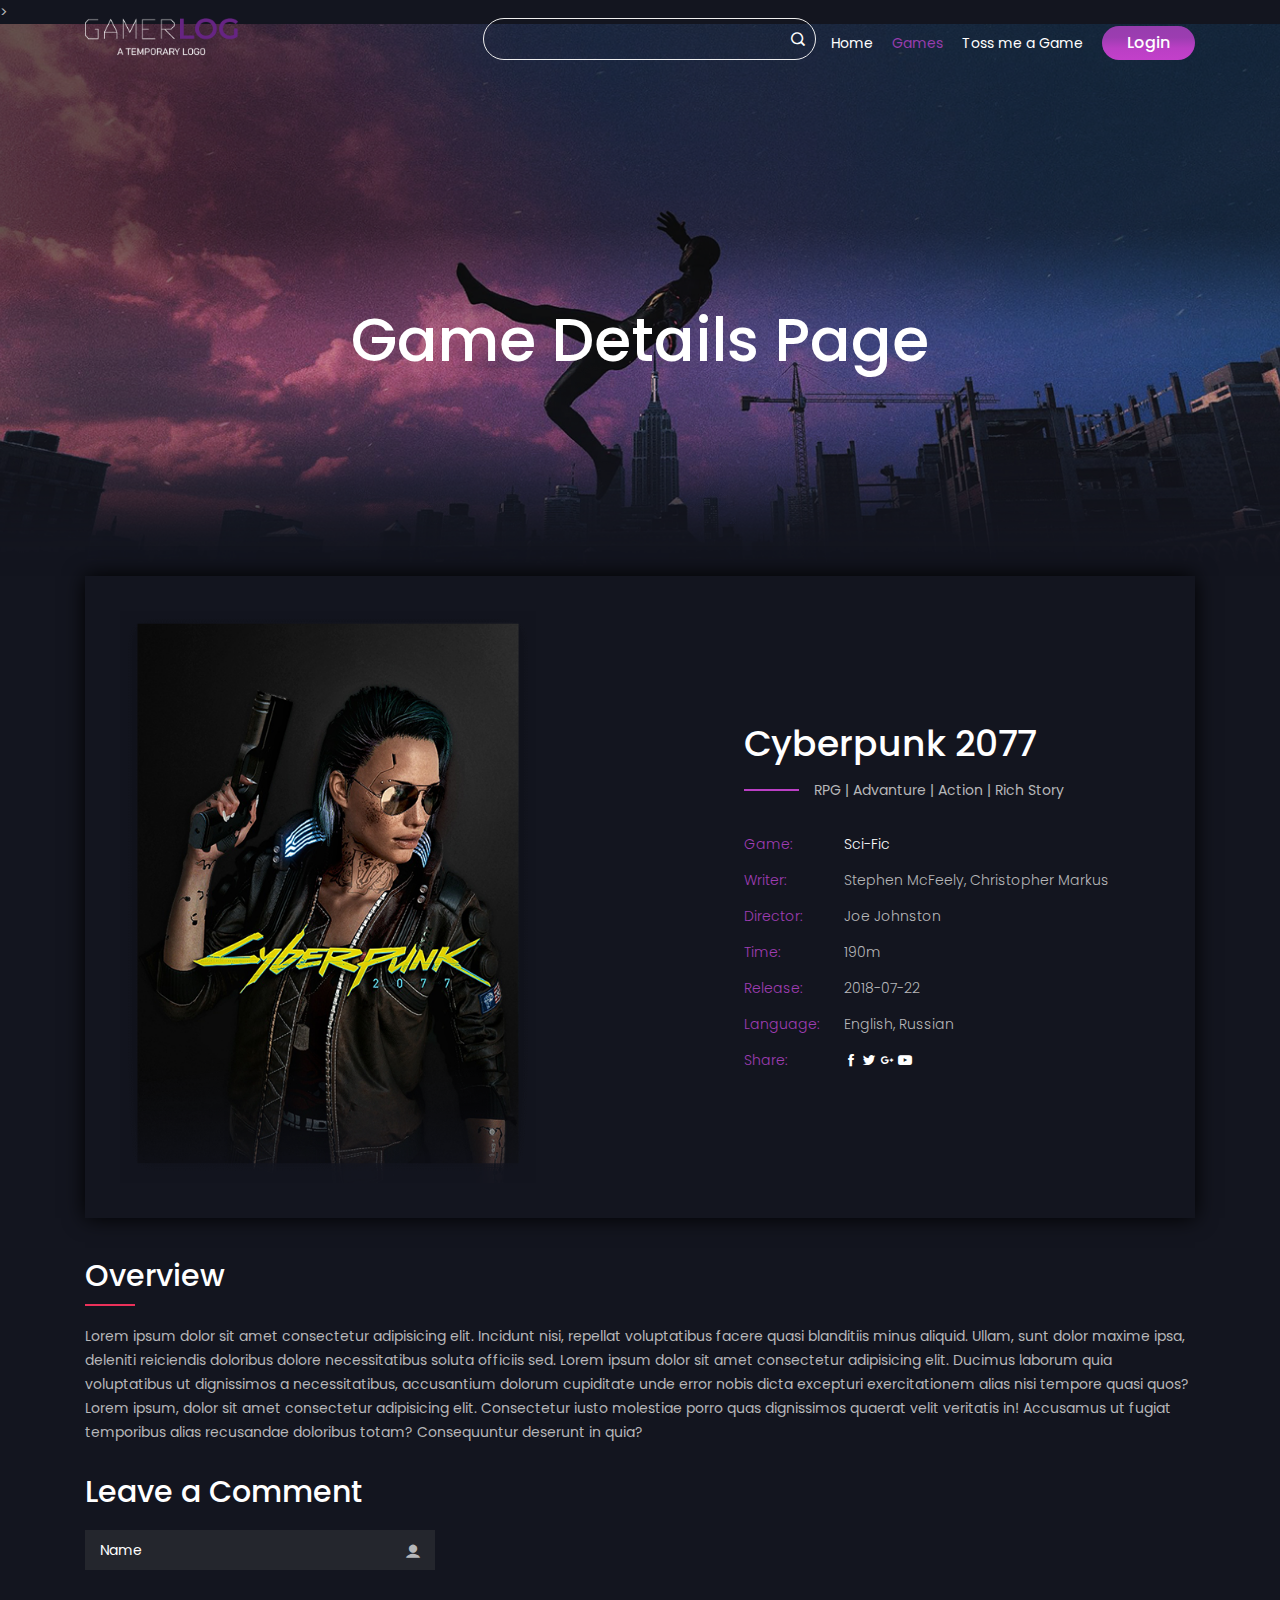
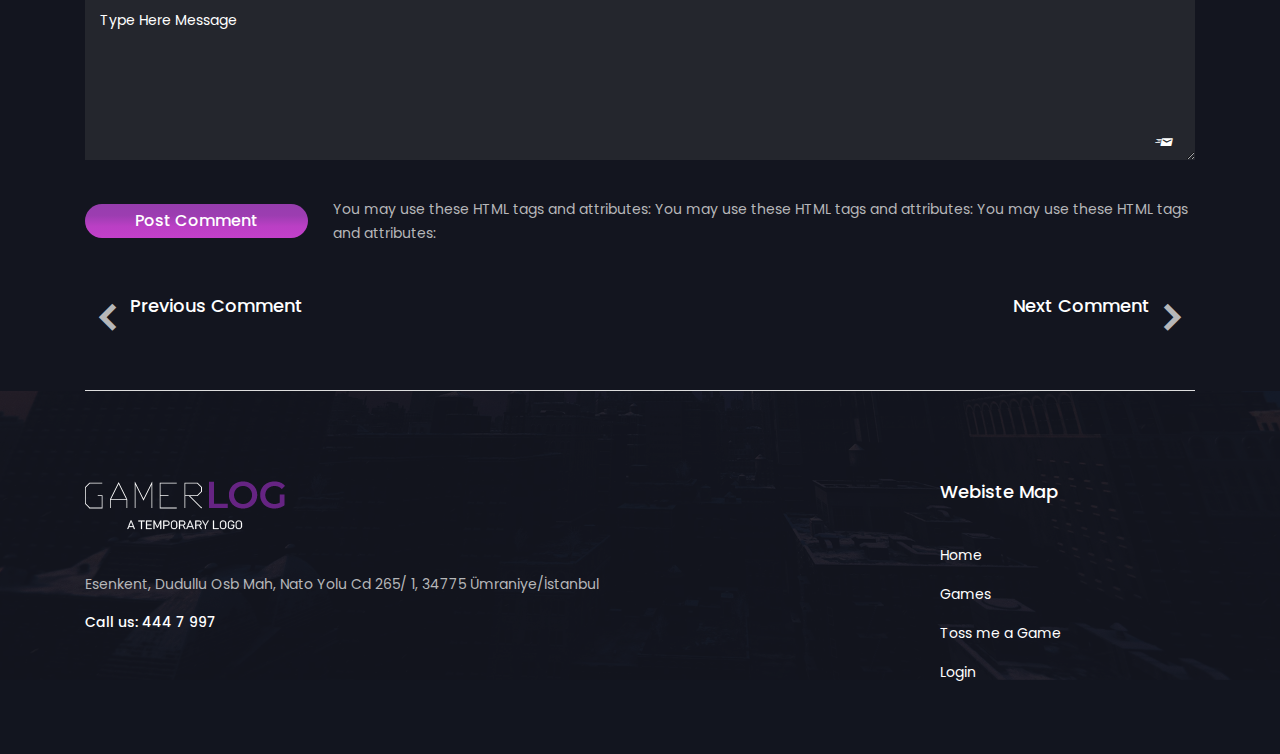
==== commit dd8c195d: "Quick Fix" ====
--- a/game-details.html
+++ b/game-details.html
@@ -5,7 +5,7 @@
 		<meta charset="UTF-8">
 		<meta http-equiv="X-UA-Compatible" content="IE=edge">
 		<meta name="viewport" content="width=device-width, initial-scale=1">
-		<title>gamepoint - Online game,Vedio and TV Show HTML Template</title>
+		<title>GamerLog</title>>
 		<!-- Favicon Icon -->
 		<link rel="icon" type="image/png" href="assets/img/favcion.png" />
 		<!-- Bootstrap CSS -->
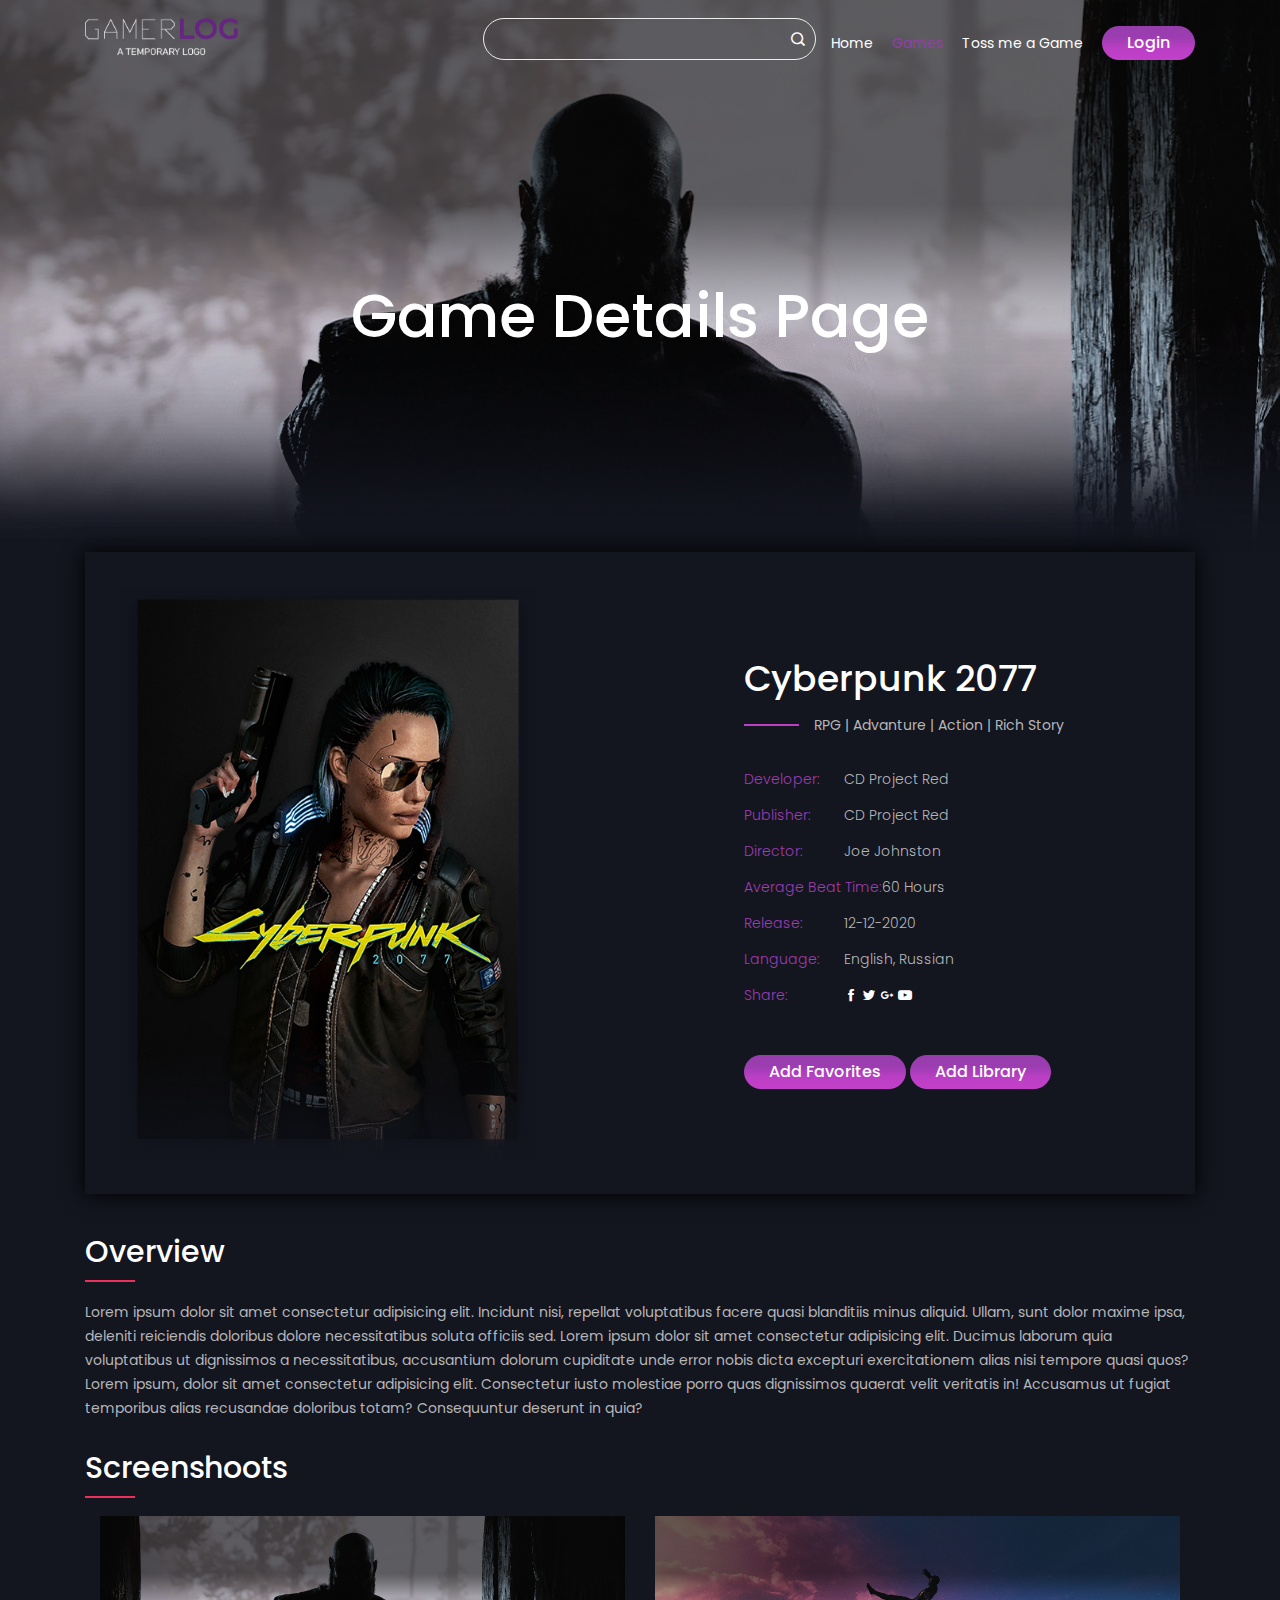
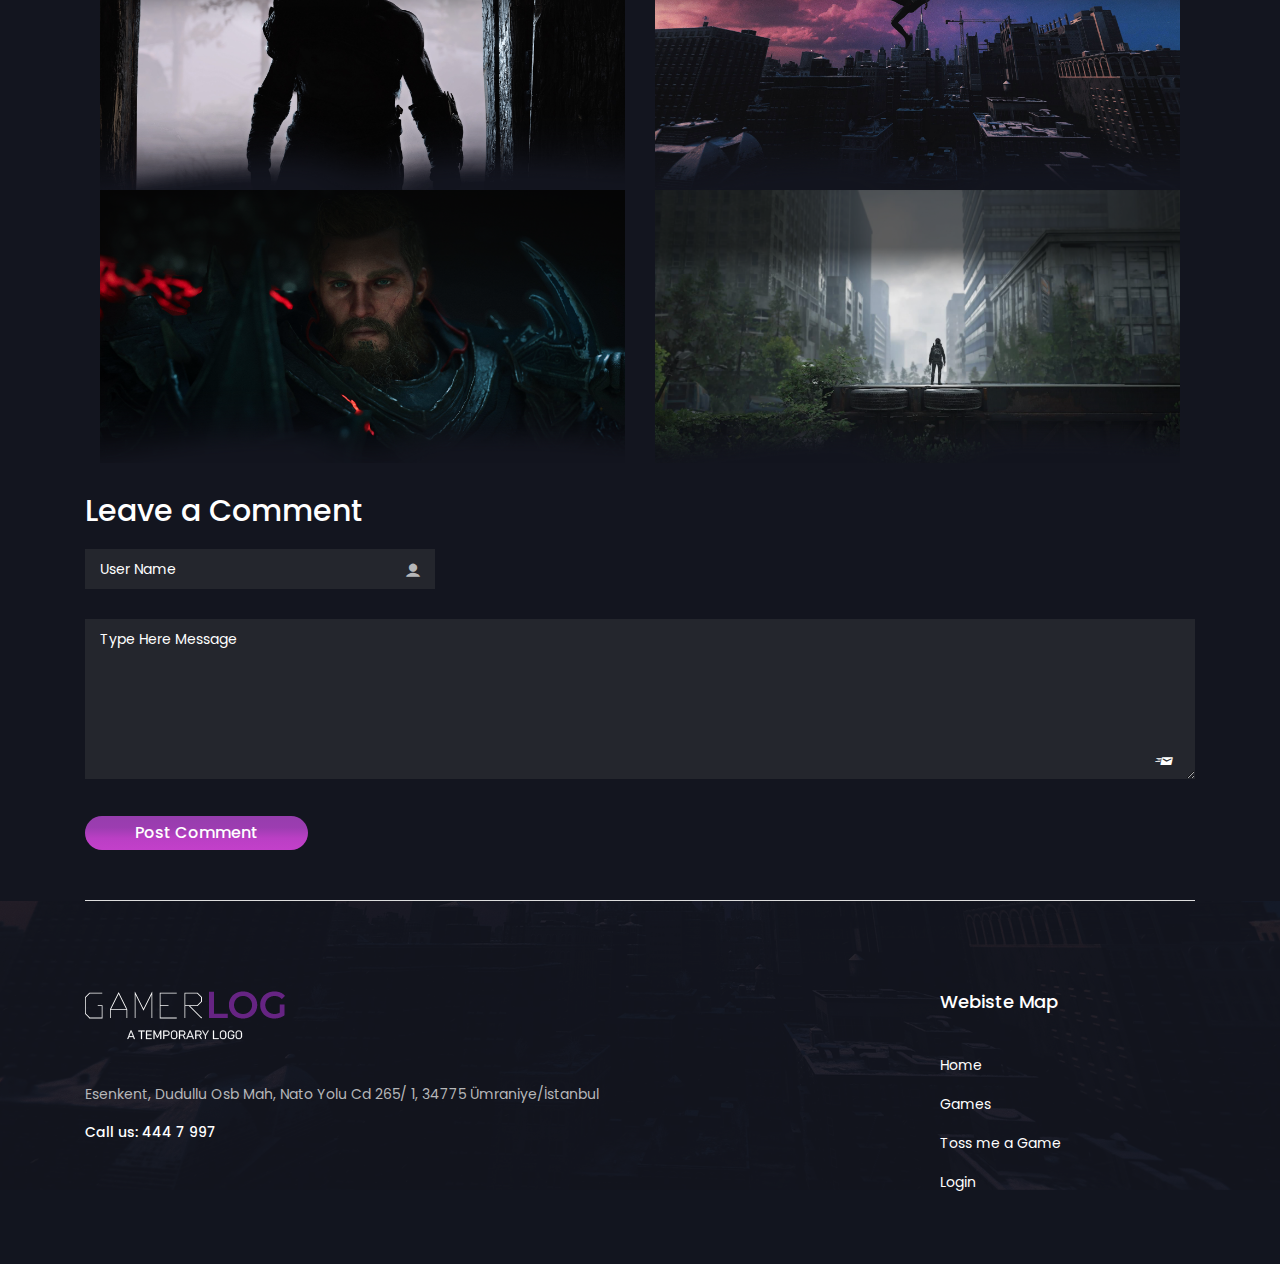
==== commit 1c6e0c14: "some improvements" ====
--- a/game-details.html
+++ b/game-details.html
@@ -5,7 +5,7 @@
 		<meta charset="UTF-8">
 		<meta http-equiv="X-UA-Compatible" content="IE=edge">
 		<meta name="viewport" content="width=device-width, initial-scale=1">
-		<title>GamerLog</title>>
+		<title>GamerLog</title>
 		<!-- Favicon Icon -->
 		<link rel="icon" type="image/png" href="assets/img/favcion.png" />
 		<!-- Bootstrap CSS -->
@@ -43,7 +43,7 @@
 						
 
 						<form action="#">
-							<input type="text" style="border-left-width: 0px; margin-left: 0px;" />
+							<input type="text" style="border-left-width: 0px; margin-left: 0px;" />	
 							<button><i class="icofont icofont-search"></i></button>
 						</form>
 
@@ -53,7 +53,10 @@
 							<div class="mainmenu">
 								<ul id="primary-menu">
 									<li><a href="index.html">Home</a></li>
-									<li><a class="active" href="games.html">Games</a></li>
+									<li><a class="active" href="games.html">Games</a>
+										<ul><li>
+											<li><a href="mygames.html">My Games</a></li>
+										</li></ul></li>
 									<li><a href="tossme.html">Toss me a Game</a></li>
 									<li><a class="theme-btn theme-btn2" onclick="window.location.href='signin.html'" style="color:white">Login</a></li>
 								</ul>
@@ -96,18 +99,18 @@
 								<ul>
 									<li>
 										<div class="transformers-left">
-											Game:
-										</div>
-										<div class="transformers-right">
-											<a href="#">Sci-Fic</a>
-										</div>
-									</li>
-									<li>
-										<div class="transformers-left">
-											Writer:
-										</div>
-										<div class="transformers-right">
-											Stephen McFeely, Christopher Markus
+											Developer:
+										</div>
+										<div class="transformers-right">
+											<a>CD Project Red</a> 
+										</div>
+									</li>
+									<li>
+										<div class="transformers-left">
+											Publisher:
+										</div>
+										<div class="transformers-right">
+											CD Project Red
 										</div>
 									</li>
 									<li>
@@ -120,10 +123,10 @@
 									</li>
 									<li>
 										<div class="transformers-left">
-											Time: 
-										</div>
-										<div class="transformers-right">
-											190m
+											Average Beat Time: 
+										</div>
+										<div class="transformers-right">
+											60 Hours
 										</div>
 									</li>
 									<li>
@@ -131,7 +134,7 @@
 											Release:
 										</div>
 										<div class="transformers-right">
-											2018-07-22
+											12-12-2020
 										</div>
 									</li>
 									<li>
@@ -155,6 +158,10 @@
 										</div>
 									</li>
 								</ul>
+								<br><br>
+								<button class="theme-btn theme-btn2">Add Favorites</button>
+								<button class="theme-btn theme-btn2">Add Library</button>
+								
 							</div>
 						</div>
 					</div>
@@ -172,13 +179,36 @@
 								<h2>Overview</h2>
 								<p>Lorem ipsum dolor sit amet consectetur adipisicing elit. Incidunt nisi, repellat voluptatibus facere quasi blanditiis minus aliquid. Ullam, sunt dolor maxime ipsa, deleniti reiciendis doloribus dolore necessitatibus soluta officiis sed. Lorem ipsum dolor sit amet consectetur adipisicing elit. Ducimus laborum quia voluptatibus ut dignissimos a necessitatibus, accusantium dolorum cupiditate unde error nobis dicta excepturi exercitationem alias nisi tempore quasi quos? Lorem ipsum, dolor sit amet consectetur adipisicing elit. Consectetur iusto molestiae porro quas dignissimos quaerat velit veritatis in! Accusamus ut fugiat temporibus alias recusandae doloribus totam? Consequuntur deserunt in quia?</p>
 							</div>
+							
+							<div class="details-overview">
+								<h2>Screenshoots</h2>
+							</div>
+							<section class="container">
+								
+								<div class="row">
+                                    <div class="col-lg-6">
+                                        <img src="assets/img/hero-area.png">
+									</div>
+									<div class="col-lg-6">
+										<img src="assets/img/hero-area1.png">
+									</div>
+									<br><br>
+									<div class="col-lg-6">
+                                        <img src="assets/img/hero-area2.png">
+									</div>
+									<div class="col-lg-6">
+										<img src="assets/img/hero-area3.png">
+									</div>
+										
+								</div>
+							</section>
 							<div class="details-reply">
 								<h2>Leave a Comment</h2>
 								<form action="#">
 									<div class="row">
 										<div class="col-lg-4">
 											<div class="select-container">
-												<input type="text" placeholder="Name"/>
+												<input type="text" placeholder="User Name"/>
 												<i class="icofont icofont-ui-user"></i>
 											</div>
 										</div>
@@ -193,25 +223,7 @@
 							</div>
 							<div class="details-comment">
 								<a class="theme-btn theme-btn2" href="#">Post Comment</a>
-								<p>You may use these HTML tags and attributes: You may use these HTML tags and attributes: You may use these HTML tags and attributes: </p>
-							</div>
-							<div class="details-thumb">
-								<div class="details-thumb-prev">
-									<div class="thumb-icon">
-										<i class="icofont icofont-simple-left"></i>
-									</div>
-									<div class="thumb-text">
-										<h4>Previous Comment</h4>
-									</div>
-								</div>
-								<div class="details-thumb-next">
-									<div class="thumb-text">
-										<h4>Next Comment</h4>	
-									</div>
-									<div class="thumb-icon">
-										<i class="icofont icofont-simple-right"></i>
-									</div>
-								</div>
+								<p> </p>
 							</div>
 						</div>
 					</div>					
